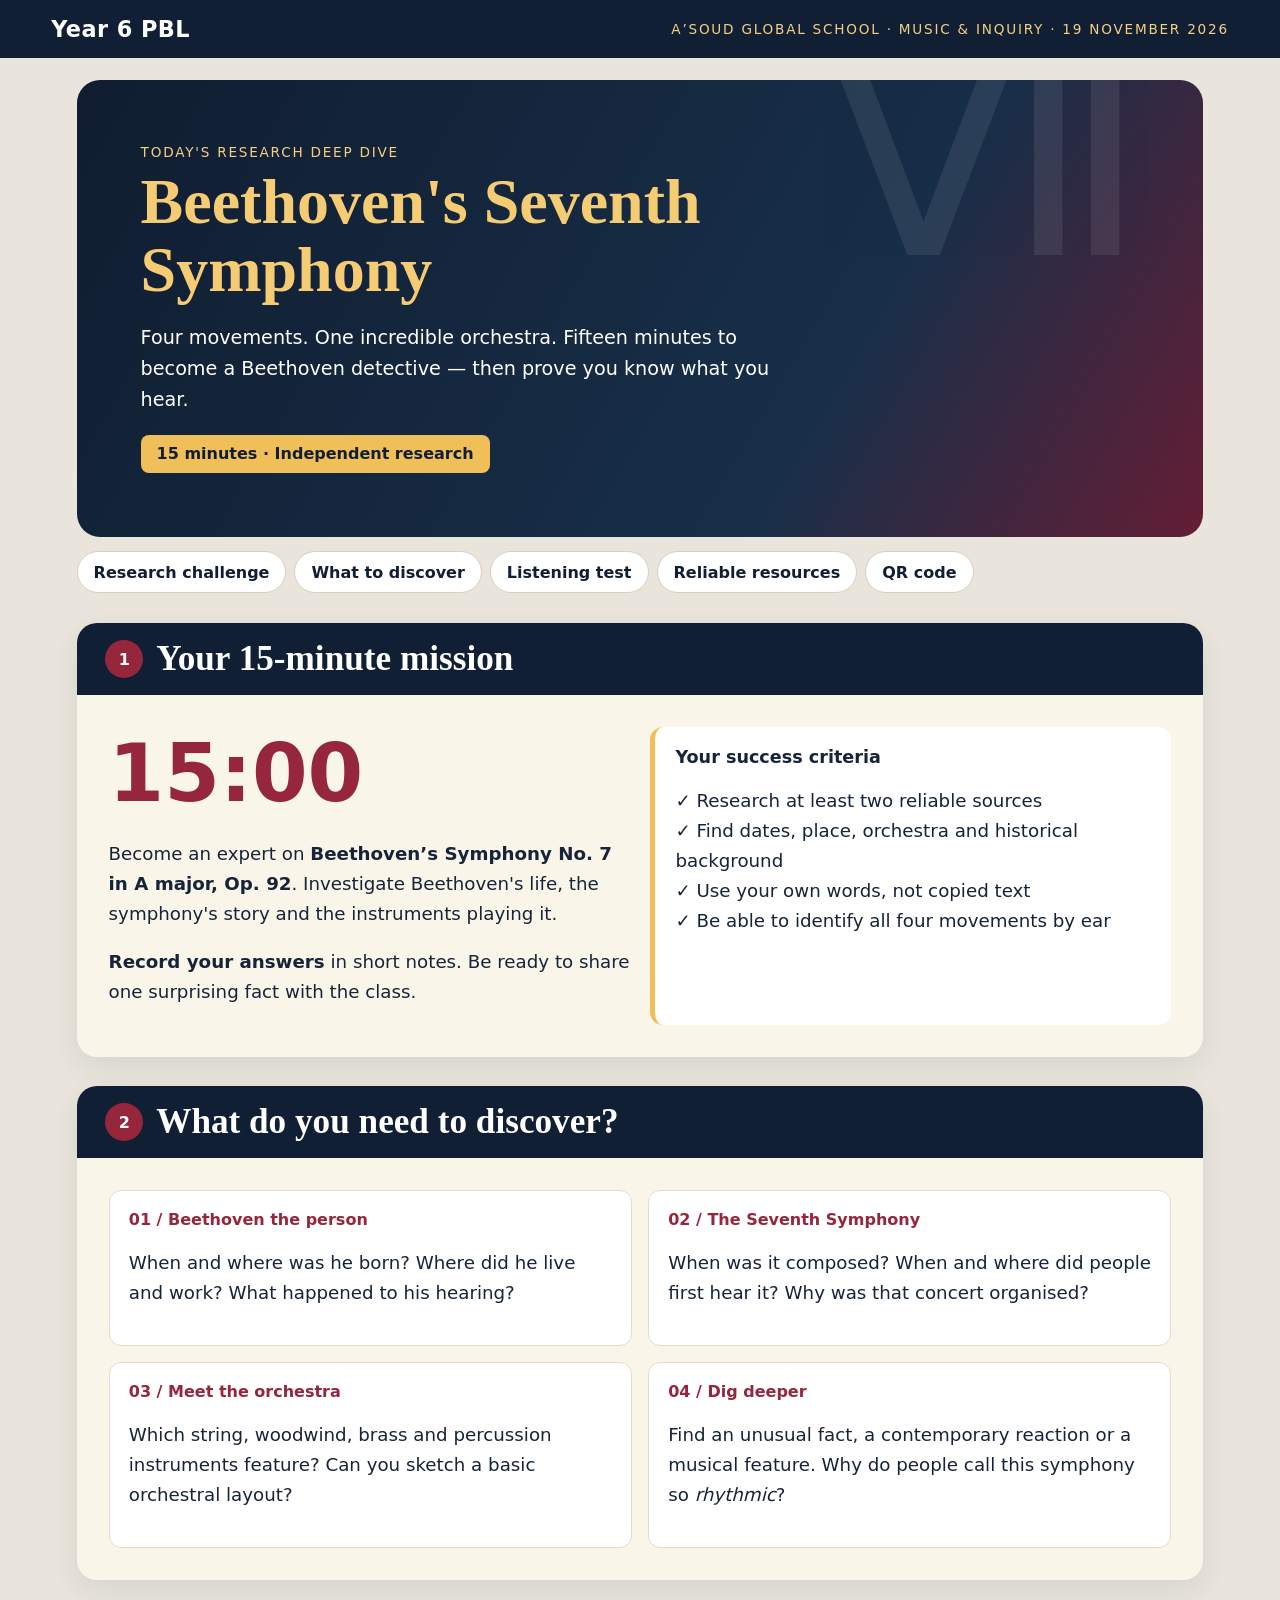
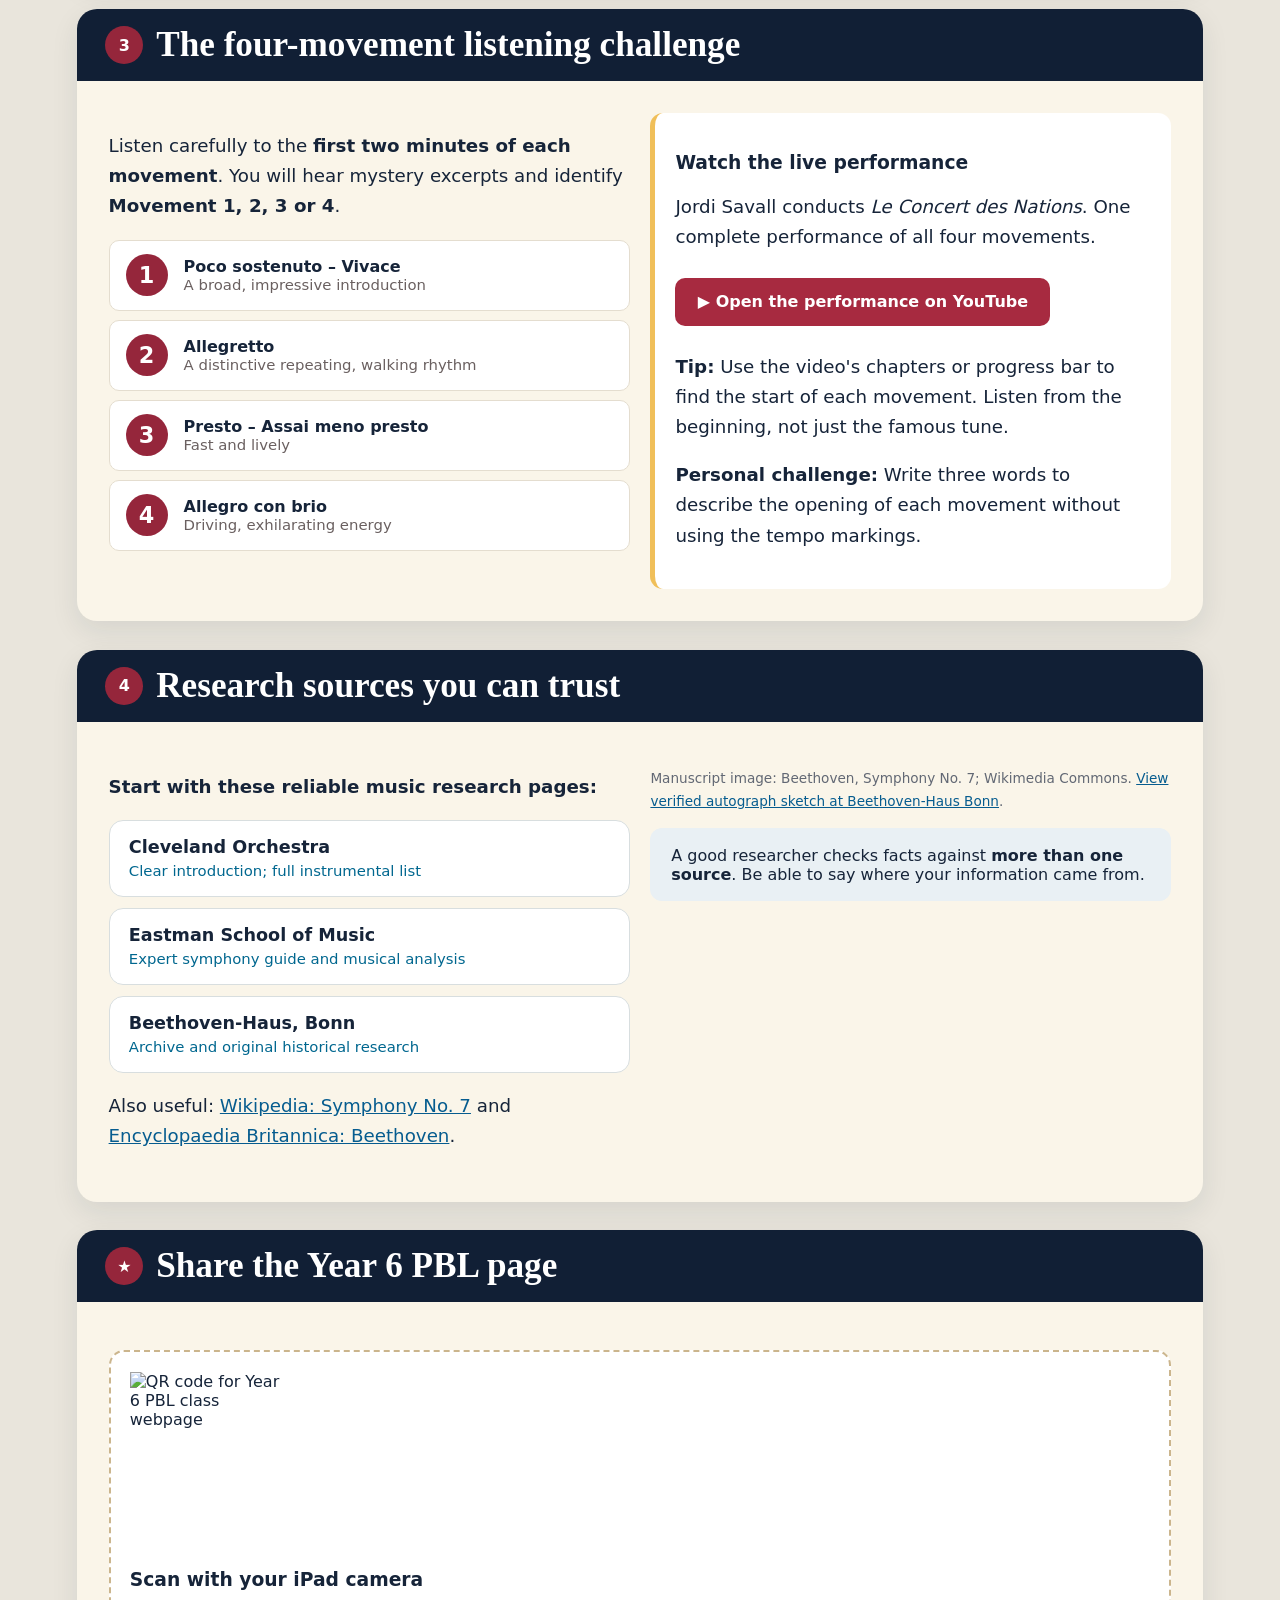
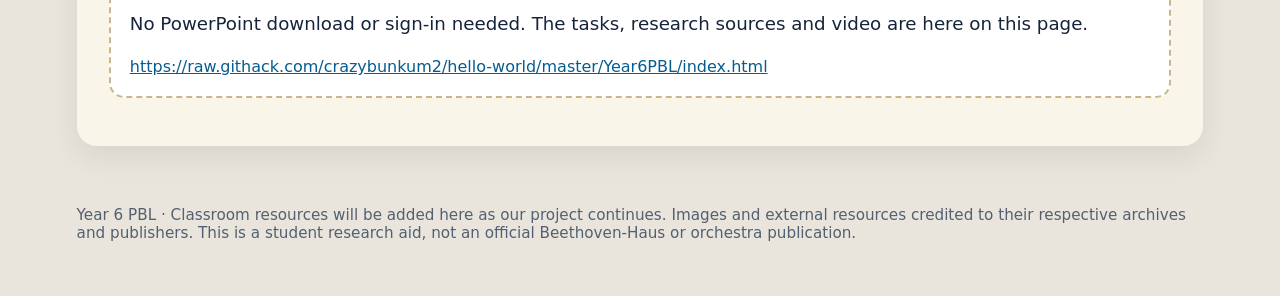
==== Year6PBL/index.html @ 40e78cf8 "Publish Year 6 PBL Beethoven Symphony 7 classroom resource page" ====
<!doctype html>
<html lang="en"><head><meta charset="utf-8"><meta name="viewport" content="width=device-width,initial-scale=1">
<title>Year 6 PBL — Beethoven's Seventh Symphony</title>
<meta name="description" content="Year 6 PBL class resources: Beethoven's Symphony No. 7 research deep dive and listening identification challenge.">
<style>
:root{--navy:#111f35;--wine:#95263b;--gold:#f0bf59;--paper:#faf5e9;--ink:#162439;--muted:#606b7a}
*{box-sizing:border-box} html{scroll-behavior:smooth}body{margin:0;color:var(--ink);background:#e9e5dc;font-family:ui-sans-serif,system-ui,-apple-system,"Segoe UI",Arial,sans-serif}
a{color:#065c8f}a:focus-visible{outline:4px solid #ffb934;outline-offset:3px}.bar{background:var(--navy);color:white;padding:1rem clamp(1rem,4vw,4rem);display:flex;align-items:center;justify-content:space-between;gap:1rem;flex-wrap:wrap}.bar strong{font-size:1.4rem;letter-spacing:.02em}.tag{font-size:.85rem;letter-spacing:.13em;color:#f5cf83;text-transform:uppercase}.container{max-width:1170px;margin:auto;padding:1.35rem}
.hero{border-radius:23px;background:linear-gradient(120deg,#101d30 0%,#182f49 67%,#641e35 100%);padding:clamp(2rem,5vw,4rem);color:white;position:relative;overflow:hidden;min-height:350px;display:grid;grid-template-columns:1.2fr .6fr;gap:2rem;align-items:center}
.hero:after{content:'Ⅶ';font-size:18rem;opacity:.08;position:absolute;right:5%;top:-20%;font-family:Georgia,serif}.hero h1{font:700 clamp(2.6rem,5vw,5rem)/1.06 Georgia,serif;max-width:750px;margin:.55rem 0;color:#f5cc74}.hero p{font-size:1.2rem;max-width:630px;line-height:1.6}.big{font-weight:700;background:var(--gold);color:var(--navy);padding:.6rem 1rem;border-radius:8px;display:inline-block}
.portrait{width:min(100%,250px);border-radius:12px;box-shadow:0 10px 40px #0005;justify-self:center;aspect-ratio:3/4;object-fit:cover;border:5px solid #ffffff20}
.nav{display:flex;gap:.5rem;flex-wrap:wrap;padding:.9rem 0}.nav a{background:white;color:var(--navy);border:1px solid #d8cfbe;padding:.65rem 1rem;border-radius:40px;text-decoration:none;font-weight:700}
.sheet{background:var(--paper);margin:1rem 0 1.8rem;border-radius:20px;box-shadow:0 10px 28px #14283c17;overflow:hidden}
.slidebar{background:var(--navy);color:white;padding:1rem 1.8rem;display:flex;align-items:center;gap:.8rem}.slidebar span{background:var(--wine);border-radius:100%;width:38px;height:38px;display:grid;place-items:center;font-weight:bold}.slidebar h2{font:700 clamp(1.5rem,3vw,2.2rem) Georgia,serif;margin:0}
.inner{padding:clamp(1.2rem,3vw,2rem)}.inner p,.inner li{font-size:1.14rem;line-height:1.65}.two{display:grid;grid-template-columns:1fr 1fr;gap:1.3rem}
.box{background:white;padding:1.25rem;border-radius:13px;border-left:5px solid var(--gold)}.box strong{font-size:1.1rem}.big-number{font-weight:800;font-size:clamp(3rem,7vw,5rem);color:var(--wine)}
.steps{display:grid;grid-template-columns:repeat(2,minmax(0,1fr));gap:1rem}.step{border:1px solid #e5dacb;background:white;padding:1.2rem;border-radius:12px}.step b{color:var(--wine)}
.movement{padding:.85rem 1rem;background:white;margin:.55rem 0;border-radius:10px;display:flex;gap:1rem;align-items:center;border:1px solid #e4ddcf}.movement .num{width:42px;height:42px;flex:none;background:var(--wine);color:white;display:grid;place-items:center;border-radius:50%;font-size:1.4rem;font-weight:800}.movement small{display:block;color:#6a6060;font-size:.93rem}
.linkcard{display:block;background:white;border:1px solid #d8dedf;border-radius:14px;padding:1rem 1.2rem;margin:.7rem 0;text-decoration:none;color:var(--ink)}.linkcard b{font-size:1.1rem}.linkcard em{display:block;color:#00678f;font-style:normal;font-size:.93rem;word-break:break-word;margin-top:.3rem}
.cta{display:inline-block;padding:.9rem 1.4rem;border-radius:10px;background:#a72a40;color:white!important;font-weight:800;text-decoration:none;margin:.5rem 0}.callout{border-radius:12px;background:#e9f0f4;padding:1.1rem 1.3rem;margin-top:1rem}
.manuscript{width:100%;max-height:300px;object-fit:contain;border-radius:7px;background:white}
.footer{padding:2rem 0;color:#526071;font-size:.95rem}.qr{display:flex;align-items:center;gap:1.5rem;flex-wrap:wrap;background:white;border:2px dashed #cbb58d;border-radius:15px;padding:1.2rem;margin:1rem 0}.qr img{width:155px;height:155px}.site-link{word-break:break-all;font-size:1rem}
@media(max-width:700px){.hero,.two,.steps{grid-template-columns:1fr}.hero{padding:1.5rem}.portrait{width:190px;height:210px;object-fit:cover}.container{padding:.7rem}.slidebar{padding:.9rem 1rem}.inner{padding:1rem}.movement{align-items:flex-start}}
@media print{body{background:white}.bar,.nav,.qr{display:none}.sheet{break-inside:avoid;box-shadow:none;border:1px solid #ddd}}
</style></head>
<body><header class="bar"><strong>Year 6 PBL</strong><div class="tag">A’Soud Global School · Music &amp; Inquiry · 19 November 2026</div></header>
<main class="container"><section class="hero" id="top"><div><div class="tag">Today's research deep dive</div><h1>Beethoven's Seventh Symphony</h1><p>Four movements. One incredible orchestra. Fifteen minutes to become a Beethoven detective — then prove you know what you hear.</p><span class="big">15 minutes · Independent research</span></div><img class="portrait" src="https://upload.wikimedia.org/wikipedia/commons/thumb/6/6f/Beethoven.jpg/480px-Beethoven.jpg" alt="Portrait of Ludwig van Beethoven by Joseph Karl Stieler, 1820" onerror="this.style.display='none'"></section>
<nav class="nav" aria-label="Jump to lesson"><a href="#challenge">Research challenge</a><a href="#questions">What to discover</a><a href="#listening">Listening test</a><a href="#sources">Reliable resources</a><a href="#share">QR code</a></nav>
<section class="sheet" id="challenge"><div class="slidebar"><span>1</span><h2>Your 15-minute mission</h2></div><div class="inner two"><div><div class="big-number">15:00</div><p>Become an expert on <b>Beethoven’s Symphony No. 7 in A major, Op. 92</b>. Investigate Beethoven's life, the symphony's story and the instruments playing it.</p><p><strong>Record your answers</strong> in short notes. Be ready to share one surprising fact with the class.</p></div><div class="box"><strong>Your success criteria</strong><p>✓ Research at least two reliable sources<br>✓ Find dates, place, orchestra and historical background<br>✓ Use your own words, not copied text<br>✓ Be able to identify all four movements by ear</p></div></div></section>
<section class="sheet" id="questions"><div class="slidebar"><span>2</span><h2>What do you need to discover?</h2></div><div class="inner"><div class="steps"><div class="step"><b>01 / Beethoven the person</b><p>When and where was he born? Where did he live and work? What happened to his hearing?</p></div><div class="step"><b>02 / The Seventh Symphony</b><p>When was it composed? When and where did people first hear it? Why was that concert organised?</p></div><div class="step"><b>03 / Meet the orchestra</b><p>Which string, woodwind, brass and percussion instruments feature? Can you sketch a basic orchestral layout?</p></div><div class="step"><b>04 / Dig deeper</b><p>Find an unusual fact, a contemporary reaction or a musical feature. Why do people call this symphony so <i>rhythmic</i>?</p></div></div></div></section>
<section class="sheet" id="listening"><div class="slidebar"><span>3</span><h2>The four-movement listening challenge</h2></div><div class="inner two"><div><p>Listen carefully to the <b>first two minutes of each movement</b>. You will hear mystery excerpts and identify <b>Movement 1, 2, 3 or 4</b>.</p>
<div class="movement"><span class="num">1</span><div><b>Poco sostenuto – Vivace</b><small>A broad, impressive introduction</small></div></div>
<div class="movement"><span class="num">2</span><div><b>Allegretto</b><small>A distinctive repeating, walking rhythm</small></div></div>
<div class="movement"><span class="num">3</span><div><b>Presto – Assai meno presto</b><small>Fast and lively</small></div></div>
<div class="movement"><span class="num">4</span><div><b>Allegro con brio</b><small>Driving, exhilarating energy</small></div></div>
</div><div class="box"><h3>Watch the live performance</h3><p>Jordi Savall conducts <i>Le Concert des Nations</i>. One complete performance of all four movements.</p><a class="cta" href="https://www.youtube.com/watch?v=56lQj7rNBQg" target="_blank" rel="noopener">▶ Open the performance on YouTube</a><p><b>Tip:</b> Use the video's chapters or progress bar to find the start of each movement. Listen from the beginning, not just the famous tune.</p><p><b>Personal challenge:</b> Write three words to describe the opening of each movement without using the tempo markings.</p></div></div></section>
<section class="sheet" id="sources"><div class="slidebar"><span>4</span><h2>Research sources you can trust</h2></div><div class="inner two"><div><p><b>Start with these reliable music research pages:</b></p>
<a class="linkcard" href="https://www.clevelandorchestra.com/works/beethoven-symphony-no-7" target="_blank" rel="noopener"><b>Cleveland Orchestra</b><em>Clear introduction; full instrumental list</em></a>
<a class="linkcard" href="https://www.esm.rochester.edu/beethoven/symphony-no-7/" target="_blank" rel="noopener"><b>Eastman School of Music</b><em>Expert symphony guide and musical analysis</em></a>
<a class="linkcard" href="https://www.beethoven.de/en/work/view/ag9iZWV0aG92ZW4tdml1cjNyEQsSBHdvcmsYgICAnIb7mgsM/Sinfonie%20Nr.%207%20%26%2340%3BA-Dur%26%2341%3B%20op.%2092" target="_blank" rel="noopener"><b>Beethoven-Haus, Bonn</b><em>Archive and original historical research</em></a>
<p>Also useful: <a href="https://en.wikipedia.org/wiki/Symphony_No._7_%28Beethoven%29" target="_blank" rel="noopener">Wikipedia: Symphony No. 7</a> and <a href="https://www.britannica.com/biography/Ludwig-van-Beethoven" target="_blank" rel="noopener">Encyclopaedia Britannica: Beethoven</a>.</p></div><div><img class="manuscript" src="https://upload.wikimedia.org/wikipedia/commons/thumb/1/12/Beethoven_7_manuscript.png/960px-Beethoven_7_manuscript.png" alt="Beethoven Symphony No 7 autograph manuscript" onerror="this.style.display='none'"><p style="font-size:.85rem;color:#626874">Manuscript image: Beethoven, Symphony No. 7; Wikimedia Commons. <a href="https://www.beethoven.de/en/media/view/6580753009737728?page=0" target="_blank">View verified autograph sketch at Beethoven-Haus Bonn</a>.</p><div class="callout">A good researcher checks facts against <b>more than one source</b>. Be able to say where your information came from.</div></div></div></section>
<section class="sheet" id="share"><div class="slidebar"><span>★</span><h2>Share the Year 6 PBL page</h2></div><div class="inner"><div class="qr"><img src="https://api.qrserver.com/v1/create-qr-code/?size=240x240&data=https%3A%2F%2Fraw.githack.com%2Fcrazybunkum2%2Fhello-world%2Fmaster%2FYear6PBL%2Findex.html" alt="QR code for Year 6 PBL class webpage"><div><h3>Scan with your iPad camera</h3><p>No PowerPoint download or sign-in needed. The tasks, research sources and video are here on this page.</p><a class="site-link" href="https://raw.githack.com/crazybunkum2/hello-world/master/Year6PBL/index.html">https://raw.githack.com/crazybunkum2/hello-world/master/Year6PBL/index.html</a></div></div></div></section>
<footer class="footer">Year 6 PBL · Classroom resources will be added here as our project continues. Images and external resources credited to their respective archives and publishers. This is a student research aid, not an official Beethoven-Haus or orchestra publication.</footer></main></body></html>
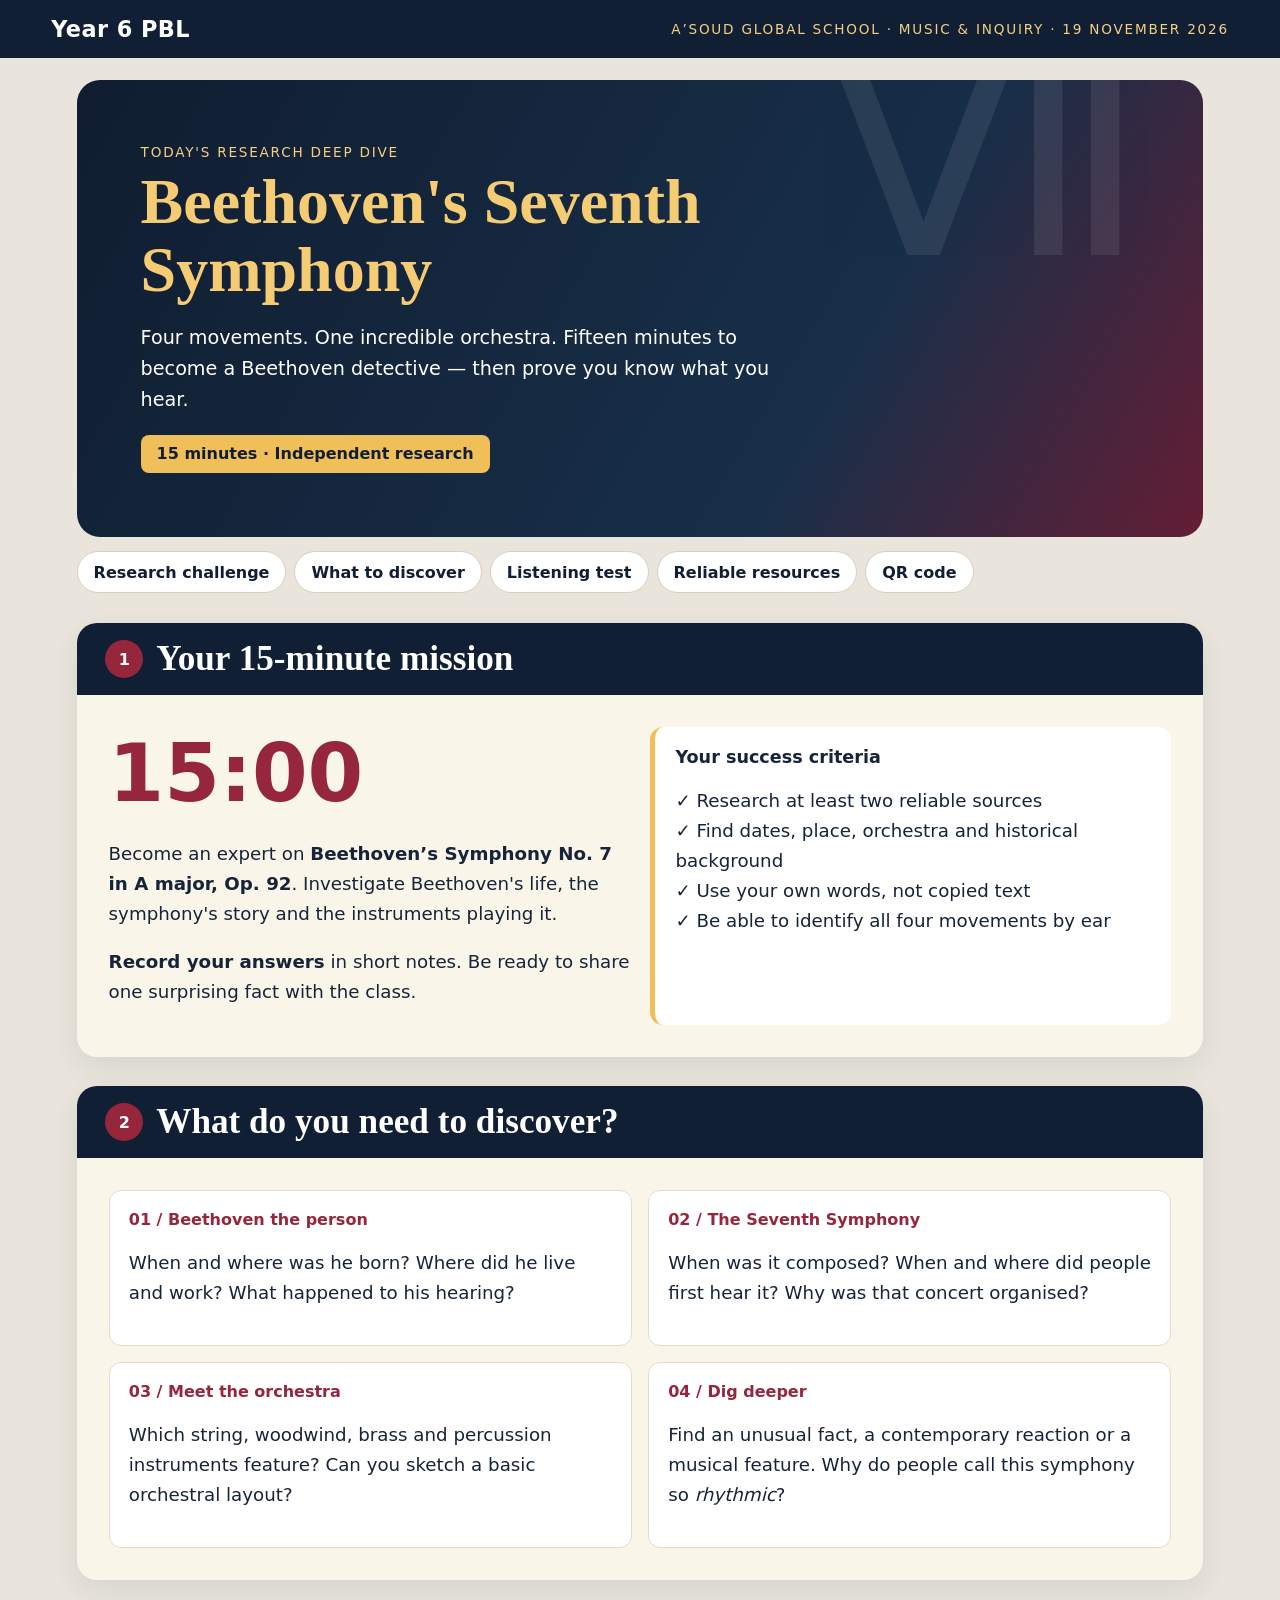
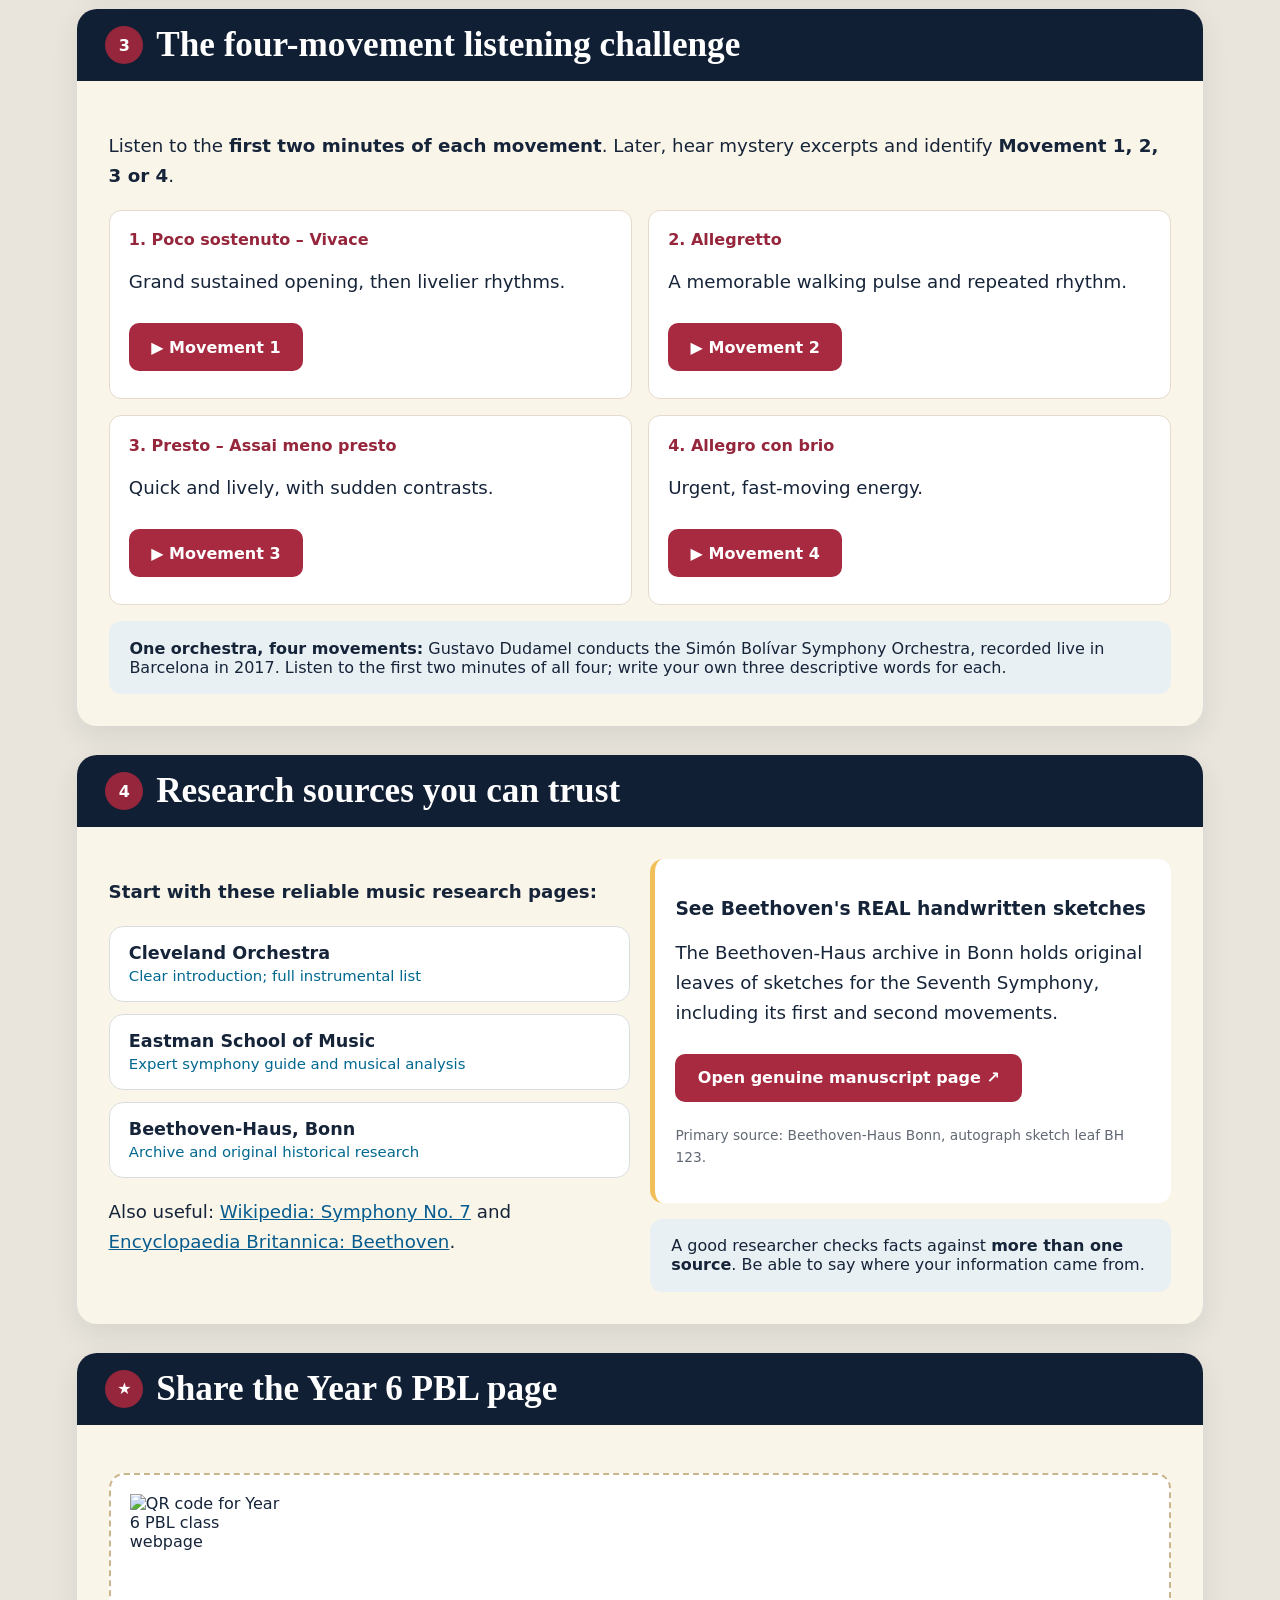
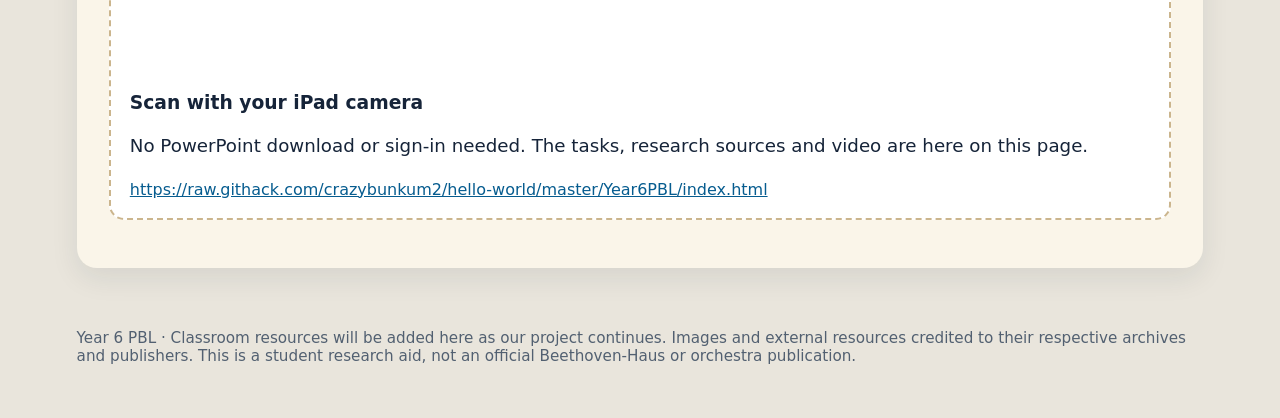
==== commit b4a18361: "Correct YouTube links to verified live four-movement Dudamel concert; link genuine Beethoven manuscr" ====
--- a/Year6PBL/index.html
+++ b/Year6PBL/index.html
@@ -24,20 +24,20 @@
 @media print{body{background:white}.bar,.nav,.qr{display:none}.sheet{break-inside:avoid;box-shadow:none;border:1px solid #ddd}}
 </style></head>
 <body><header class="bar"><strong>Year 6 PBL</strong><div class="tag">A’Soud Global School · Music &amp; Inquiry · 19 November 2026</div></header>
-<main class="container"><section class="hero" id="top"><div><div class="tag">Today's research deep dive</div><h1>Beethoven's Seventh Symphony</h1><p>Four movements. One incredible orchestra. Fifteen minutes to become a Beethoven detective — then prove you know what you hear.</p><span class="big">15 minutes · Independent research</span></div><img class="portrait" src="https://upload.wikimedia.org/wikipedia/commons/thumb/6/6f/Beethoven.jpg/480px-Beethoven.jpg" alt="Portrait of Ludwig van Beethoven by Joseph Karl Stieler, 1820" onerror="this.style.display='none'"></section>
+<main class="container"><section class="hero" id="top"><div><div class="tag">Today's research deep dive</div><h1>Beethoven's Seventh Symphony</h1><p>Four movements. One incredible orchestra. Fifteen minutes to become a Beethoven detective — then prove you know what you hear.</p><span class="big">15 minutes · Independent research</span></div><img class="portrait" src="https://commons.wikimedia.org/wiki/Special:FilePath/Beethoven.jpg" alt="Portrait of Ludwig van Beethoven by Joseph Karl Stieler, 1820" onerror="this.style.display='none'"></section>
 <nav class="nav" aria-label="Jump to lesson"><a href="#challenge">Research challenge</a><a href="#questions">What to discover</a><a href="#listening">Listening test</a><a href="#sources">Reliable resources</a><a href="#share">QR code</a></nav>
 <section class="sheet" id="challenge"><div class="slidebar"><span>1</span><h2>Your 15-minute mission</h2></div><div class="inner two"><div><div class="big-number">15:00</div><p>Become an expert on <b>Beethoven’s Symphony No. 7 in A major, Op. 92</b>. Investigate Beethoven's life, the symphony's story and the instruments playing it.</p><p><strong>Record your answers</strong> in short notes. Be ready to share one surprising fact with the class.</p></div><div class="box"><strong>Your success criteria</strong><p>✓ Research at least two reliable sources<br>✓ Find dates, place, orchestra and historical background<br>✓ Use your own words, not copied text<br>✓ Be able to identify all four movements by ear</p></div></div></section>
 <section class="sheet" id="questions"><div class="slidebar"><span>2</span><h2>What do you need to discover?</h2></div><div class="inner"><div class="steps"><div class="step"><b>01 / Beethoven the person</b><p>When and where was he born? Where did he live and work? What happened to his hearing?</p></div><div class="step"><b>02 / The Seventh Symphony</b><p>When was it composed? When and where did people first hear it? Why was that concert organised?</p></div><div class="step"><b>03 / Meet the orchestra</b><p>Which string, woodwind, brass and percussion instruments feature? Can you sketch a basic orchestral layout?</p></div><div class="step"><b>04 / Dig deeper</b><p>Find an unusual fact, a contemporary reaction or a musical feature. Why do people call this symphony so <i>rhythmic</i>?</p></div></div></div></section>
-<section class="sheet" id="listening"><div class="slidebar"><span>3</span><h2>The four-movement listening challenge</h2></div><div class="inner two"><div><p>Listen carefully to the <b>first two minutes of each movement</b>. You will hear mystery excerpts and identify <b>Movement 1, 2, 3 or 4</b>.</p>
-<div class="movement"><span class="num">1</span><div><b>Poco sostenuto – Vivace</b><small>A broad, impressive introduction</small></div></div>
-<div class="movement"><span class="num">2</span><div><b>Allegretto</b><small>A distinctive repeating, walking rhythm</small></div></div>
-<div class="movement"><span class="num">3</span><div><b>Presto – Assai meno presto</b><small>Fast and lively</small></div></div>
-<div class="movement"><span class="num">4</span><div><b>Allegro con brio</b><small>Driving, exhilarating energy</small></div></div>
-</div><div class="box"><h3>Watch the live performance</h3><p>Jordi Savall conducts <i>Le Concert des Nations</i>. One complete performance of all four movements.</p><a class="cta" href="https://www.youtube.com/watch?v=56lQj7rNBQg" target="_blank" rel="noopener">▶ Open the performance on YouTube</a><p><b>Tip:</b> Use the video's chapters or progress bar to find the start of each movement. Listen from the beginning, not just the famous tune.</p><p><b>Personal challenge:</b> Write three words to describe the opening of each movement without using the tempo markings.</p></div></div></section>
+<section class="sheet" id="listening"><div class="slidebar"><span>3</span><h2>The four-movement listening challenge</h2></div><div class="inner"><p>Listen to the <b>first two minutes of each movement</b>. Later, hear mystery excerpts and identify <b>Movement 1, 2, 3 or 4</b>.</p><div class="steps">
+<div class="step"><b>1. Poco sostenuto – Vivace</b><p>Grand sustained opening, then livelier rhythms.</p><a class="cta" href="https://www.youtube.com/watch?v=cXR6ubka5RE" target="_blank" rel="noopener">▶ Movement 1</a></div>
+<div class="step"><b>2. Allegretto</b><p>A memorable walking pulse and repeated rhythm.</p><a class="cta" href="https://www.youtube.com/watch?v=ESilvOS2O9k" target="_blank" rel="noopener">▶ Movement 2</a></div>
+<div class="step"><b>3. Presto – Assai meno presto</b><p>Quick and lively, with sudden contrasts.</p><a class="cta" href="https://www.youtube.com/watch?v=MQ_RTsetAm0" target="_blank" rel="noopener">▶ Movement 3</a></div>
+<div class="step"><b>4. Allegro con brio</b><p>Urgent, fast-moving energy.</p><a class="cta" href="https://www.youtube.com/watch?v=u5lcrbBYpoY" target="_blank" rel="noopener">▶ Movement 4</a></div>
+</div><div class="callout"><b>One orchestra, four movements:</b> Gustavo Dudamel conducts the Simón Bolívar Symphony Orchestra, recorded live in Barcelona in 2017. Listen to the first two minutes of all four; write your own three descriptive words for each.</div></div></section>
 <section class="sheet" id="sources"><div class="slidebar"><span>4</span><h2>Research sources you can trust</h2></div><div class="inner two"><div><p><b>Start with these reliable music research pages:</b></p>
 <a class="linkcard" href="https://www.clevelandorchestra.com/works/beethoven-symphony-no-7" target="_blank" rel="noopener"><b>Cleveland Orchestra</b><em>Clear introduction; full instrumental list</em></a>
 <a class="linkcard" href="https://www.esm.rochester.edu/beethoven/symphony-no-7/" target="_blank" rel="noopener"><b>Eastman School of Music</b><em>Expert symphony guide and musical analysis</em></a>
 <a class="linkcard" href="https://www.beethoven.de/en/work/view/ag9iZWV0aG92ZW4tdml1cjNyEQsSBHdvcmsYgICAnIb7mgsM/Sinfonie%20Nr.%207%20%26%2340%3BA-Dur%26%2341%3B%20op.%2092" target="_blank" rel="noopener"><b>Beethoven-Haus, Bonn</b><em>Archive and original historical research</em></a>
-<p>Also useful: <a href="https://en.wikipedia.org/wiki/Symphony_No._7_%28Beethoven%29" target="_blank" rel="noopener">Wikipedia: Symphony No. 7</a> and <a href="https://www.britannica.com/biography/Ludwig-van-Beethoven" target="_blank" rel="noopener">Encyclopaedia Britannica: Beethoven</a>.</p></div><div><img class="manuscript" src="https://upload.wikimedia.org/wikipedia/commons/thumb/1/12/Beethoven_7_manuscript.png/960px-Beethoven_7_manuscript.png" alt="Beethoven Symphony No 7 autograph manuscript" onerror="this.style.display='none'"><p style="font-size:.85rem;color:#626874">Manuscript image: Beethoven, Symphony No. 7; Wikimedia Commons. <a href="https://www.beethoven.de/en/media/view/6580753009737728?page=0" target="_blank">View verified autograph sketch at Beethoven-Haus Bonn</a>.</p><div class="callout">A good researcher checks facts against <b>more than one source</b>. Be able to say where your information came from.</div></div></div></section>
+<p>Also useful: <a href="https://en.wikipedia.org/wiki/Symphony_No._7_%28Beethoven%29" target="_blank" rel="noopener">Wikipedia: Symphony No. 7</a> and <a href="https://www.britannica.com/biography/Ludwig-van-Beethoven" target="_blank" rel="noopener">Encyclopaedia Britannica: Beethoven</a>.</p></div><div><div class="box"><h3>See Beethoven's REAL handwritten sketches</h3><p>The Beethoven-Haus archive in Bonn holds original leaves of sketches for the Seventh Symphony, including its first and second movements.</p><a class="cta" href="https://www.beethoven.de/en/media/view/6580753009737728?page=0" target="_blank" rel="noopener">Open genuine manuscript page ↗</a><p style="font-size:.86rem;color:#626874">Primary source: Beethoven-Haus Bonn, autograph sketch leaf BH 123.</p></div><div class="callout">A good researcher checks facts against <b>more than one source</b>. Be able to say where your information came from.</div></div></div></section>
 <section class="sheet" id="share"><div class="slidebar"><span>★</span><h2>Share the Year 6 PBL page</h2></div><div class="inner"><div class="qr"><img src="https://api.qrserver.com/v1/create-qr-code/?size=240x240&data=https%3A%2F%2Fraw.githack.com%2Fcrazybunkum2%2Fhello-world%2Fmaster%2FYear6PBL%2Findex.html" alt="QR code for Year 6 PBL class webpage"><div><h3>Scan with your iPad camera</h3><p>No PowerPoint download or sign-in needed. The tasks, research sources and video are here on this page.</p><a class="site-link" href="https://raw.githack.com/crazybunkum2/hello-world/master/Year6PBL/index.html">https://raw.githack.com/crazybunkum2/hello-world/master/Year6PBL/index.html</a></div></div></div></section>
 <footer class="footer">Year 6 PBL · Classroom resources will be added here as our project continues. Images and external resources credited to their respective archives and publishers. This is a student research aid, not an official Beethoven-Haus or orchestra publication.</footer></main></body></html>
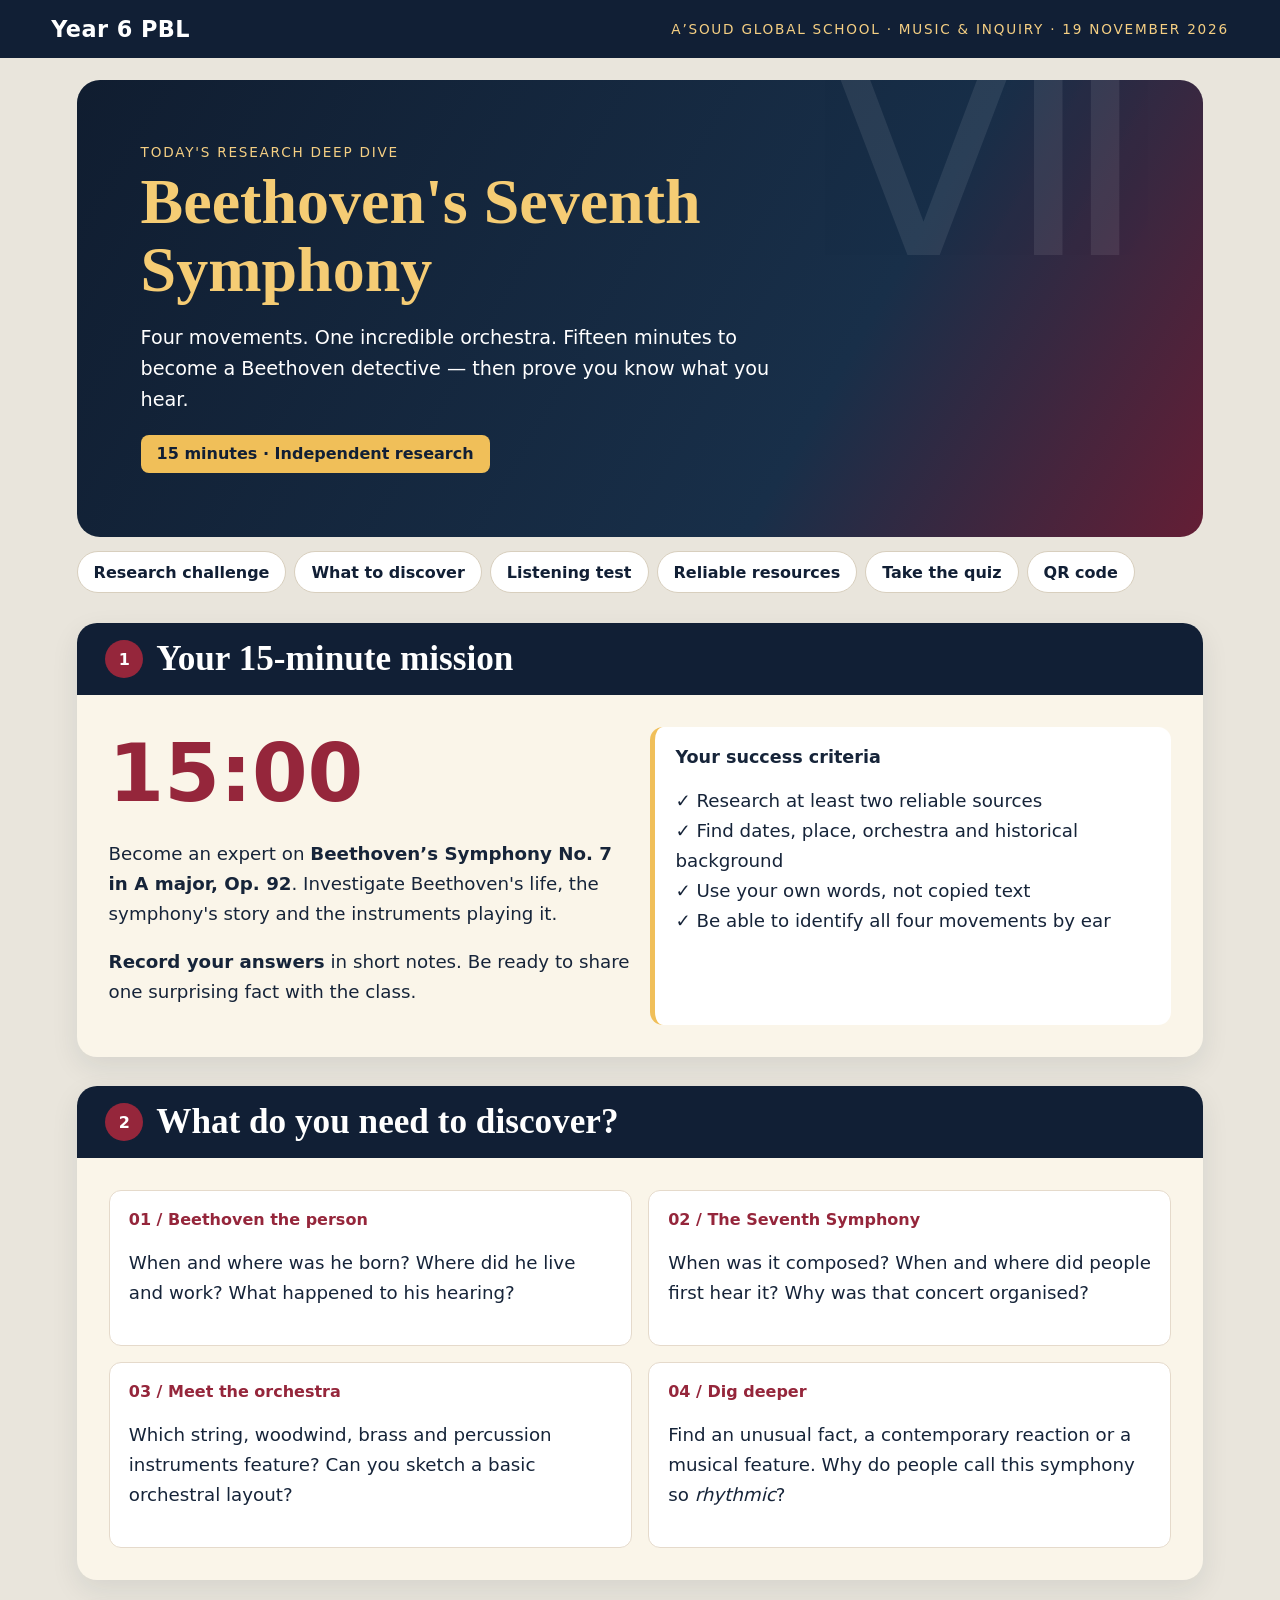
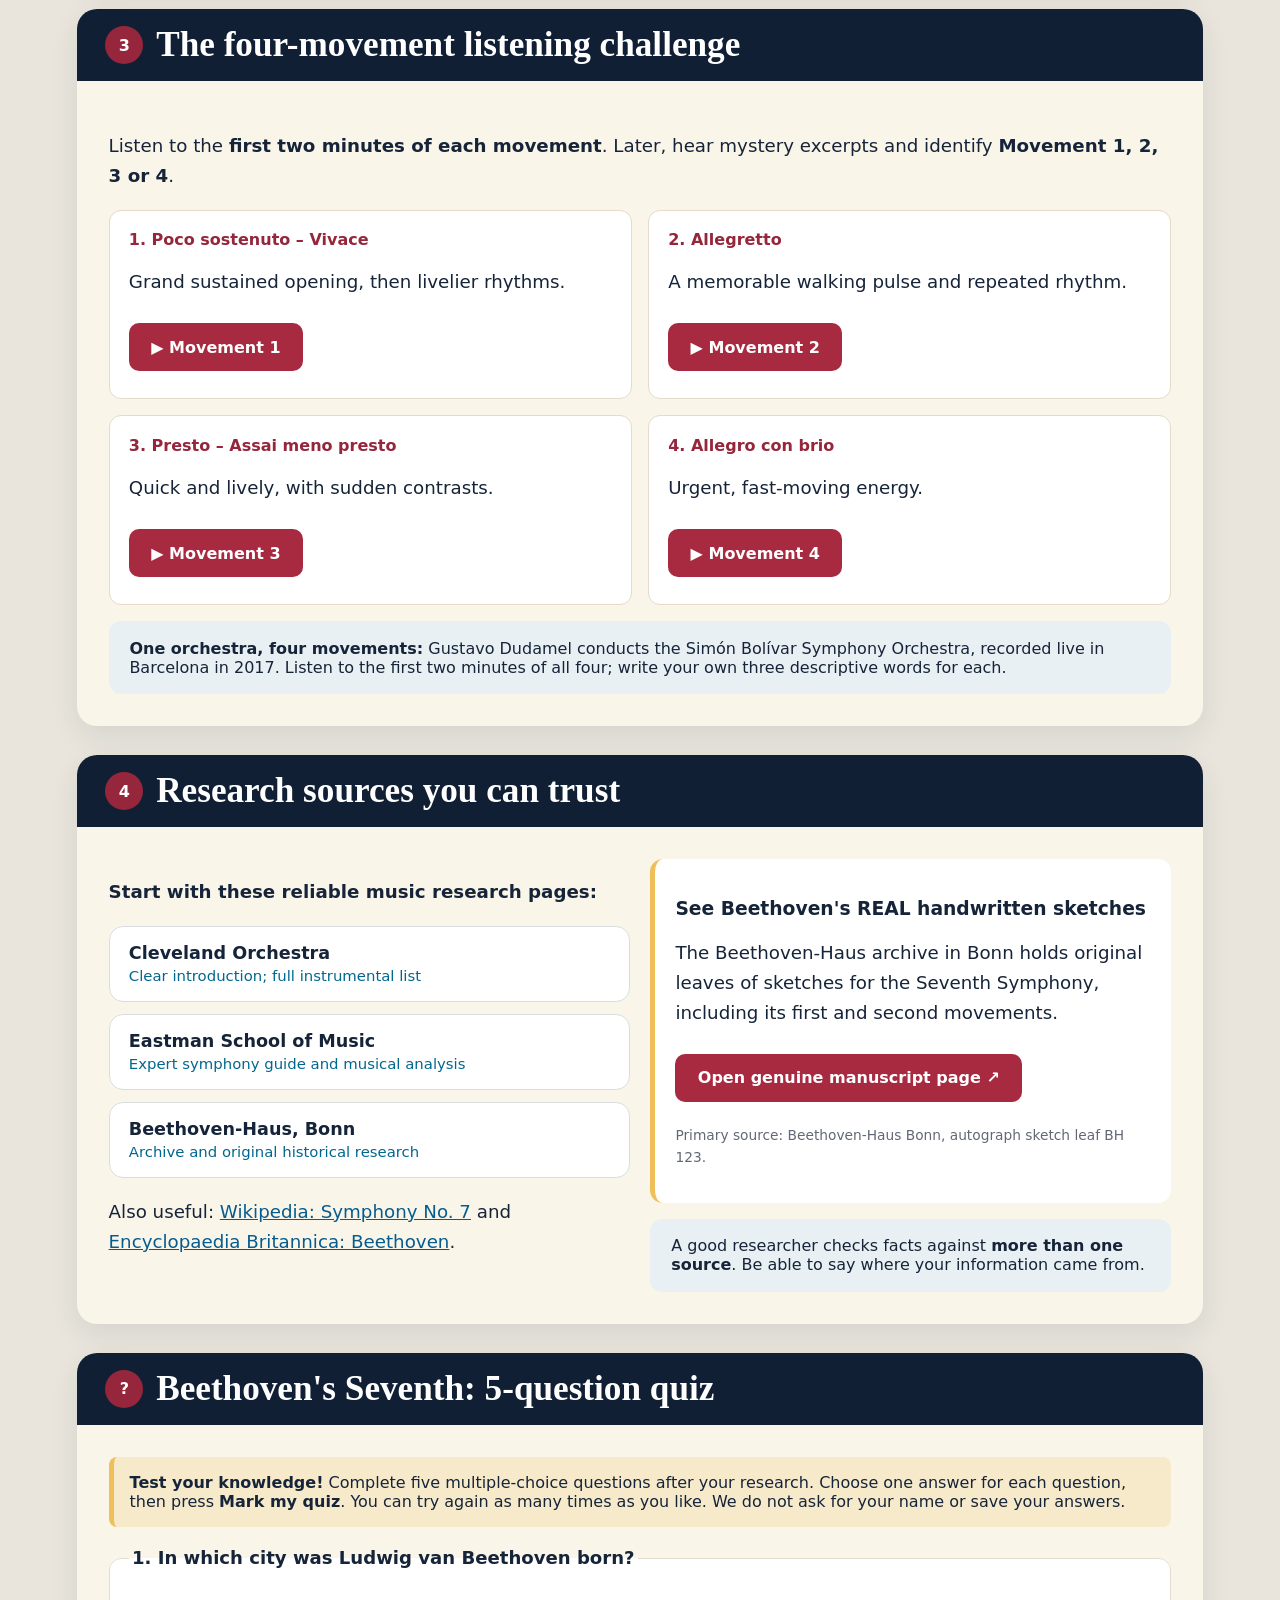
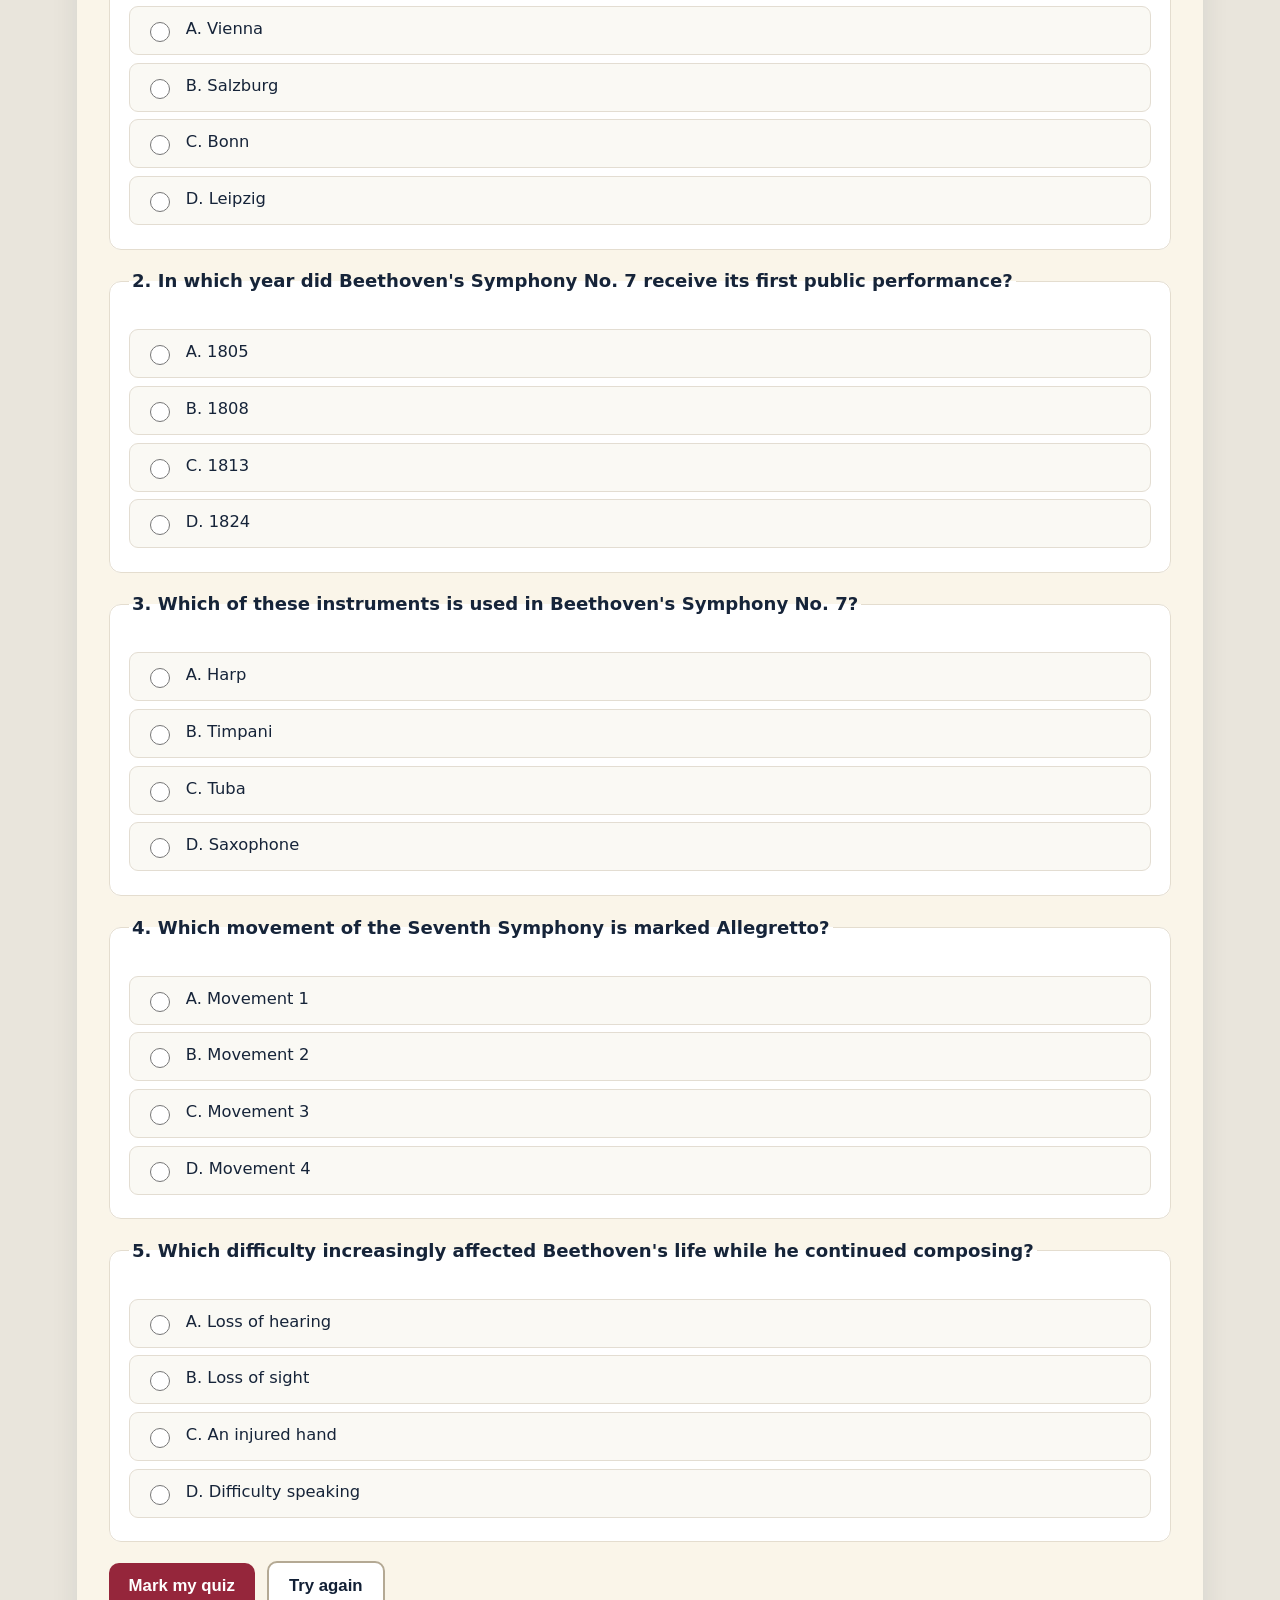
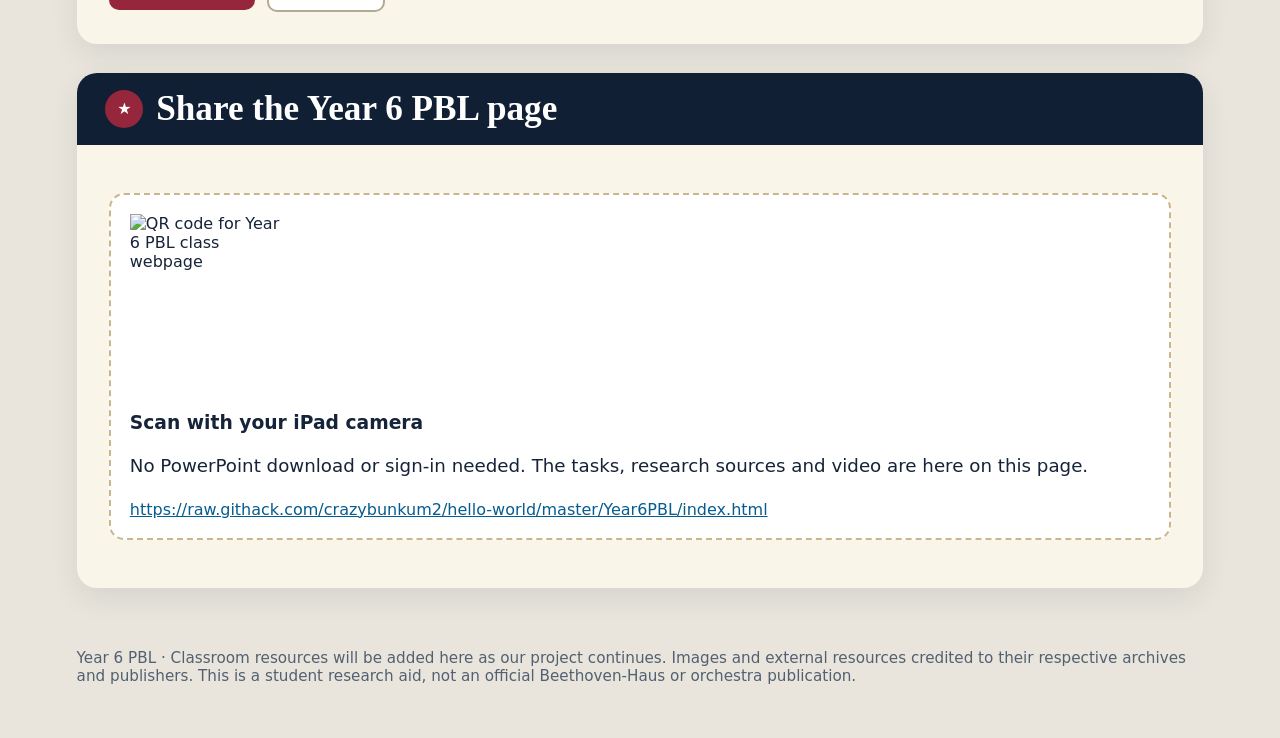
==== commit 693bf03b: "Add five-question self-marking Year 6 Beethoven quiz, no student data collection" ====
--- a/Year6PBL/index.html
+++ b/Year6PBL/index.html
@@ -22,10 +22,24 @@
 .footer{padding:2rem 0;color:#526071;font-size:.95rem}.qr{display:flex;align-items:center;gap:1.5rem;flex-wrap:wrap;background:white;border:2px dashed #cbb58d;border-radius:15px;padding:1.2rem;margin:1rem 0}.qr img{width:155px;height:155px}.site-link{word-break:break-all;font-size:1rem}
 @media(max-width:700px){.hero,.two,.steps{grid-template-columns:1fr}.hero{padding:1.5rem}.portrait{width:190px;height:210px;object-fit:cover}.container{padding:.7rem}.slidebar{padding:.9rem 1rem}.inner{padding:1rem}.movement{align-items:flex-start}}
 @media print{body{background:white}.bar,.nav,.qr{display:none}.sheet{break-inside:avoid;box-shadow:none;border:1px solid #ddd}}
+
+.quiz-note{background:#f6eacb;border-left:5px solid var(--gold);padding:1rem;border-radius:8px;font-size:1rem}
+.quiz-question{margin:1.15rem 0;padding:1rem 1.2rem;background:#fff;border:1px solid #e4ddcf;border-radius:12px}
+.quiz-question legend{font-weight:750;font-size:1.13rem;line-height:1.45;margin-bottom:.7rem;padding:0 .2rem}
+.quiz-choice{display:flex;align-items:flex-start;gap:.8rem;border:1px solid #e3ddd2;background:#faf9f4;border-radius:9px;padding:.75rem .95rem;margin:.48rem 0;cursor:pointer;font-size:1.02rem}
+.quiz-choice:hover{background:#f2ecdc}
+.quiz-choice input{width:20px;height:20px;accent-color:var(--wine);margin-top:3px;flex-shrink:0}
+.quiz-actions{display:flex;align-items:center;gap:.75rem;flex-wrap:wrap;margin-top:1rem}
+.quiz-button{background:var(--wine);color:#fff;border:0;border-radius:10px;padding:.85rem 1.25rem;font-size:1.05rem;font-weight:800;cursor:pointer}
+.quiz-reset{background:#fff;color:var(--navy);border:2px solid #b4a994}
+.quiz-feedback{margin-top:.65rem;padding:.75rem;border-radius:7px;font-size:.99rem;line-height:1.5}
+.quiz-correct{background:#e4f5e5;color:#20532b}
+.quiz-wrong{background:#fde6e8;color:#762332}
+.quiz-total{font-size:1.3rem;font-weight:750;margin-top:1.1rem}
 </style></head>
 <body><header class="bar"><strong>Year 6 PBL</strong><div class="tag">A’Soud Global School · Music &amp; Inquiry · 19 November 2026</div></header>
 <main class="container"><section class="hero" id="top"><div><div class="tag">Today's research deep dive</div><h1>Beethoven's Seventh Symphony</h1><p>Four movements. One incredible orchestra. Fifteen minutes to become a Beethoven detective — then prove you know what you hear.</p><span class="big">15 minutes · Independent research</span></div><img class="portrait" src="https://commons.wikimedia.org/wiki/Special:FilePath/Beethoven.jpg" alt="Portrait of Ludwig van Beethoven by Joseph Karl Stieler, 1820" onerror="this.style.display='none'"></section>
-<nav class="nav" aria-label="Jump to lesson"><a href="#challenge">Research challenge</a><a href="#questions">What to discover</a><a href="#listening">Listening test</a><a href="#sources">Reliable resources</a><a href="#share">QR code</a></nav>
+<nav class="nav" aria-label="Jump to lesson"><a href="#challenge">Research challenge</a><a href="#questions">What to discover</a><a href="#listening">Listening test</a><a href="#sources">Reliable resources</a><a href="#quiz">Take the quiz</a><a href="#share">QR code</a></nav>
 <section class="sheet" id="challenge"><div class="slidebar"><span>1</span><h2>Your 15-minute mission</h2></div><div class="inner two"><div><div class="big-number">15:00</div><p>Become an expert on <b>Beethoven’s Symphony No. 7 in A major, Op. 92</b>. Investigate Beethoven's life, the symphony's story and the instruments playing it.</p><p><strong>Record your answers</strong> in short notes. Be ready to share one surprising fact with the class.</p></div><div class="box"><strong>Your success criteria</strong><p>✓ Research at least two reliable sources<br>✓ Find dates, place, orchestra and historical background<br>✓ Use your own words, not copied text<br>✓ Be able to identify all four movements by ear</p></div></div></section>
 <section class="sheet" id="questions"><div class="slidebar"><span>2</span><h2>What do you need to discover?</h2></div><div class="inner"><div class="steps"><div class="step"><b>01 / Beethoven the person</b><p>When and where was he born? Where did he live and work? What happened to his hearing?</p></div><div class="step"><b>02 / The Seventh Symphony</b><p>When was it composed? When and where did people first hear it? Why was that concert organised?</p></div><div class="step"><b>03 / Meet the orchestra</b><p>Which string, woodwind, brass and percussion instruments feature? Can you sketch a basic orchestral layout?</p></div><div class="step"><b>04 / Dig deeper</b><p>Find an unusual fact, a contemporary reaction or a musical feature. Why do people call this symphony so <i>rhythmic</i>?</p></div></div></div></section>
 <section class="sheet" id="listening"><div class="slidebar"><span>3</span><h2>The four-movement listening challenge</h2></div><div class="inner"><p>Listen to the <b>first two minutes of each movement</b>. Later, hear mystery excerpts and identify <b>Movement 1, 2, 3 or 4</b>.</p><div class="steps">
@@ -39,5 +53,24 @@
 <a class="linkcard" href="https://www.esm.rochester.edu/beethoven/symphony-no-7/" target="_blank" rel="noopener"><b>Eastman School of Music</b><em>Expert symphony guide and musical analysis</em></a>
 <a class="linkcard" href="https://www.beethoven.de/en/work/view/ag9iZWV0aG92ZW4tdml1cjNyEQsSBHdvcmsYgICAnIb7mgsM/Sinfonie%20Nr.%207%20%26%2340%3BA-Dur%26%2341%3B%20op.%2092" target="_blank" rel="noopener"><b>Beethoven-Haus, Bonn</b><em>Archive and original historical research</em></a>
 <p>Also useful: <a href="https://en.wikipedia.org/wiki/Symphony_No._7_%28Beethoven%29" target="_blank" rel="noopener">Wikipedia: Symphony No. 7</a> and <a href="https://www.britannica.com/biography/Ludwig-van-Beethoven" target="_blank" rel="noopener">Encyclopaedia Britannica: Beethoven</a>.</p></div><div><div class="box"><h3>See Beethoven's REAL handwritten sketches</h3><p>The Beethoven-Haus archive in Bonn holds original leaves of sketches for the Seventh Symphony, including its first and second movements.</p><a class="cta" href="https://www.beethoven.de/en/media/view/6580753009737728?page=0" target="_blank" rel="noopener">Open genuine manuscript page ↗</a><p style="font-size:.86rem;color:#626874">Primary source: Beethoven-Haus Bonn, autograph sketch leaf BH 123.</p></div><div class="callout">A good researcher checks facts against <b>more than one source</b>. Be able to say where your information came from.</div></div></div></section>
+
+<section class="sheet" id="quiz" aria-labelledby="quiz-title"><div class="slidebar"><span>?</span><h2 id="quiz-title">Beethoven's Seventh: 5-question quiz</h2></div><div class="inner"><div class="quiz-note"><strong>Test your knowledge!</strong> Complete five multiple-choice questions after your research. Choose one answer for each question, then press <b>Mark my quiz</b>. You can try again as many times as you like. We do not ask for your name or save your answers.</div><form id="beethoven-quiz-form" aria-label="Beethoven's Seventh Symphony quiz"><div id="beethoven-quiz-questions"></div><div class="quiz-actions"><button type="submit" class="quiz-button">Mark my quiz</button><button type="button" class="quiz-button quiz-reset" id="beethoven-reset">Try again</button></div><div id="beethoven-quiz-result" role="status" aria-live="polite"></div></form></div></section>
 <section class="sheet" id="share"><div class="slidebar"><span>★</span><h2>Share the Year 6 PBL page</h2></div><div class="inner"><div class="qr"><img src="https://api.qrserver.com/v1/create-qr-code/?size=240x240&data=https%3A%2F%2Fraw.githack.com%2Fcrazybunkum2%2Fhello-world%2Fmaster%2FYear6PBL%2Findex.html" alt="QR code for Year 6 PBL class webpage"><div><h3>Scan with your iPad camera</h3><p>No PowerPoint download or sign-in needed. The tasks, research sources and video are here on this page.</p><a class="site-link" href="https://raw.githack.com/crazybunkum2/hello-world/master/Year6PBL/index.html">https://raw.githack.com/crazybunkum2/hello-world/master/Year6PBL/index.html</a></div></div></div></section>
-<footer class="footer">Year 6 PBL · Classroom resources will be added here as our project continues. Images and external resources credited to their respective archives and publishers. This is a student research aid, not an official Beethoven-Haus or orchestra publication.</footer></main></body></html>+<footer class="footer">Year 6 PBL · Classroom resources will be added here as our project continues. Images and external resources credited to their respective archives and publishers. This is a student research aid, not an official Beethoven-Haus or orchestra publication.</footer></main>
+<script>
+(function(){
+"use strict";
+const questions=[
+{q:"1. In which city was Ludwig van Beethoven born?",options:["Vienna","Salzburg","Bonn","Leipzig"],correct:2,explanation:"Beethoven was born in Bonn in 1770, before moving to Vienna."},
+{q:"2. In which year did Beethoven's Symphony No. 7 receive its first public performance?",options:["1805","1808","1813","1824"],correct:2,explanation:"The Seventh Symphony was first performed in Vienna on 8 December 1813, at a benefit concert."},
+{q:"3. Which of these instruments is used in Beethoven's Symphony No. 7?",options:["Harp","Timpani","Tuba","Saxophone"],correct:1,explanation:"The score uses timpani alongside pairs of woodwind, horns and trumpets, and a string section."},
+{q:"4. Which movement of the Seventh Symphony is marked Allegretto?",options:["Movement 1","Movement 2","Movement 3","Movement 4"],correct:1,explanation:"The second movement is Allegretto; its repeated rhythm is particularly memorable."},
+{q:"5. Which difficulty increasingly affected Beethoven's life while he continued composing?",options:["Loss of hearing","Loss of sight","An injured hand","Difficulty speaking"],correct:0,explanation:"Beethoven experienced worsening hearing loss, yet continued to compose major works."}
+];
+const root=document.getElementById("beethoven-quiz-questions"),result=document.getElementById("beethoven-quiz-result"),form=document.getElementById("beethoven-quiz-form");
+function render(){root.innerHTML="";result.innerHTML="";questions.forEach((item,i)=>{const fs=document.createElement("fieldset");fs.className="quiz-question";fs.innerHTML="<legend>"+item.q+"</legend>";item.options.forEach((option,j)=>{const label=document.createElement("label");label.className="quiz-choice";const inp=document.createElement("input");inp.type="radio";inp.name="q"+i;inp.value=String(j);inp.required=true;label.appendChild(inp);const span=document.createElement("span");span.textContent=String.fromCharCode(65+j)+". "+option;label.appendChild(span);fs.appendChild(label)});const feedback=document.createElement("div");feedback.className="quiz-feedback";feedback.id="feedback-"+i;feedback.hidden=true;fs.appendChild(feedback);root.appendChild(fs)})}
+form.addEventListener("submit",e=>{e.preventDefault();let score=0;questions.forEach((item,i)=>{const selection=form.querySelector('input[name="q'+i+'"]:checked');if(!selection)return;const right=Number(selection.value)===item.correct;if(right)score++;const feedback=document.getElementById("feedback-"+i);feedback.hidden=false;feedback.className="quiz-feedback "+(right?"quiz-correct":"quiz-wrong");feedback.textContent=(right?"Well done! ":"Not quite. ")+item.explanation});result.innerHTML='<p class="quiz-total">You scored '+score+' out of '+questions.length+'.</p><p>'+(score===5?"Excellent research — you know your Beethoven facts!":"Review your feedback, listen again and try for five out of five.")+'</p>';result.scrollIntoView({behavior:"smooth",block:"nearest"})});
+document.getElementById("beethoven-reset").addEventListener("click",()=>{form.reset();render();document.getElementById("quiz-title").scrollIntoView({behavior:"smooth",block:"start"})});
+render();
+})();
+</script></body></html>
